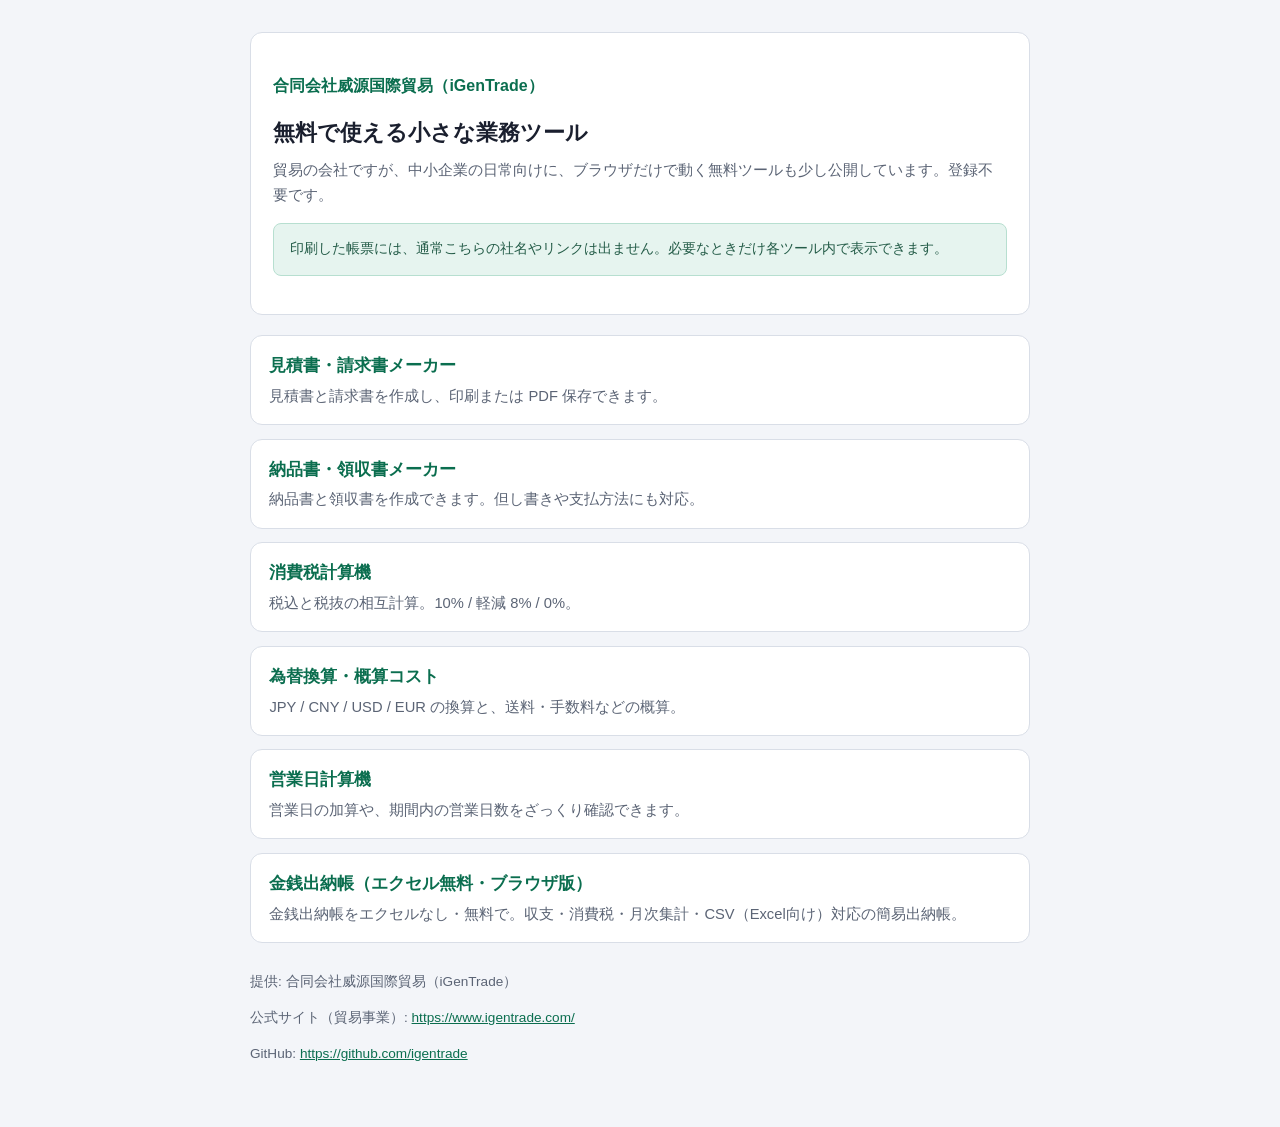
==== index.html @ 6d05c1a6 "Highlight 金銭出納帳 エクセル 無料 on tools hub card." ====
<!DOCTYPE html>
<html lang="ja">
<head>
  <meta charset="UTF-8" />
  <meta name="viewport" content="width=device-width, initial-scale=1" />
  <title>無料ツール一覧 | 合同会社威源国際貿易（iGenTrade）</title>
  <meta name="description" content="合同会社威源国際貿易（iGenTrade）が公開している、中小企業向けの無料ブラウザツール一覧。見積書・請求書、納品書・領収書、消費税、為替、営業日。" />
  <meta name="keywords" content="合同会社威源国際貿易,威源国際貿易,iGenTrade,無料ツール,金銭出納帳,金銭出納帳 エクセル 無料,見積書,請求書,納品書,領収書,消費税,為替,営業日" />
  <style>
    :root {
      --ink: #1a1f2e;
      --muted: #5b6475;
      --line: #d9dee7;
      --bg: #f3f5f9;
      --card: #fff;
      --accent: #0b6e4f;
    }
    * { box-sizing: border-box; }
    body {
      margin: 0;
      font-family: "Hiragino Sans", "Noto Sans JP", "Yu Gothic UI", sans-serif;
      color: var(--ink);
      background: var(--bg);
      line-height: 1.65;
    }
    .wrap { max-width: 820px; margin: 0 auto; padding: 2rem 1.25rem 3rem; }
    header {
      background: var(--card);
      border: 1px solid var(--line);
      border-radius: 12px;
      padding: 1.5rem 1.4rem;
      margin-bottom: 1.25rem;
    }
    h1 { margin: 0 0 .35rem; font-size: 1.35rem; }
    .legal { color: var(--accent); font-weight: 700; }
    .sub { margin: 0; color: var(--muted); font-size: .95rem; }
    .note {
      margin-top: 1rem;
      padding: .85rem 1rem;
      background: #e6f4ef;
      border: 1px solid #b7dfd0;
      border-radius: 8px;
      font-size: .9rem;
      color: #245c48;
    }
    .grid { display: grid; gap: .85rem; }
    a.card {
      display: block;
      text-decoration: none;
      color: inherit;
      background: var(--card);
      border: 1px solid var(--line);
      border-radius: 12px;
      padding: 1rem 1.15rem;
      transition: border-color .15s, box-shadow .15s;
    }
    a.card:hover {
      border-color: #9ecfbe;
      box-shadow: 0 6px 18px rgba(26,31,46,.06);
    }
    a.card h2 { margin: 0 0 .25rem; font-size: 1.05rem; color: var(--accent); }
    a.card p { margin: 0; color: var(--muted); font-size: .92rem; }
    footer {
      margin-top: 1.75rem;
      color: var(--muted);
      font-size: .85rem;
    }
    footer a { color: var(--accent); }
  </style>
</head>
<body>
  <div class="wrap">
    <header>
      <p class="legal">合同会社威源国際貿易（iGenTrade）</p>
      <h1>無料で使える小さな業務ツール</h1>
      <p class="sub">貿易の会社ですが、中小企業の日常向けに、ブラウザだけで動く無料ツールも少し公開しています。登録不要です。</p>
      <p class="note">印刷した帳票には、通常こちらの社名やリンクは出ません。必要なときだけ各ツール内で表示できます。</p>
    </header>

    <div class="grid">
      <a class="card" href="https://igentrade.github.io/igentrade-seikyu/">
        <h2>見積書・請求書メーカー</h2>
        <p>見積書と請求書を作成し、印刷または PDF 保存できます。</p>
      </a>
      <a class="card" href="https://igentrade.github.io/igentrade-nohin-ryoshu/">
        <h2>納品書・領収書メーカー</h2>
        <p>納品書と領収書を作成できます。但し書きや支払方法にも対応。</p>
      </a>
      <a class="card" href="https://igentrade.github.io/igentrade-shohizei/">
        <h2>消費税計算機</h2>
        <p>税込と税抜の相互計算。10% / 軽減 8% / 0%。</p>
      </a>
      <a class="card" href="https://igentrade.github.io/igentrade-kawase/">
        <h2>為替換算・概算コスト</h2>
        <p>JPY / CNY / USD / EUR の換算と、送料・手数料などの概算。</p>
      </a>
      <a class="card" href="https://igentrade.github.io/igentrade-eigyobi/">
        <h2>営業日計算機</h2>
        <p>営業日の加算や、期間内の営業日数をざっくり確認できます。</p>
      </a>
      <a class="card" href="https://igentrade.github.io/igentrade-suitoubo/">
        <h2>金銭出納帳（エクセル無料・ブラウザ版）</h2>
        <p>金銭出納帳をエクセルなし・無料で。収支・消費税・月次集計・CSV（Excel向け）対応の簡易出納帳。</p>
      </a>
    </div>

    <footer>
      <p>提供: 合同会社威源国際貿易（iGenTrade）</p>
      <p>公式サイト（貿易事業）: <a href="https://www.igentrade.com/">https://www.igentrade.com/</a></p>
      <p>GitHub: <a href="https://github.com/igentrade">https://github.com/igentrade</a></p>
    </footer>
  </div>
</body>
</html>
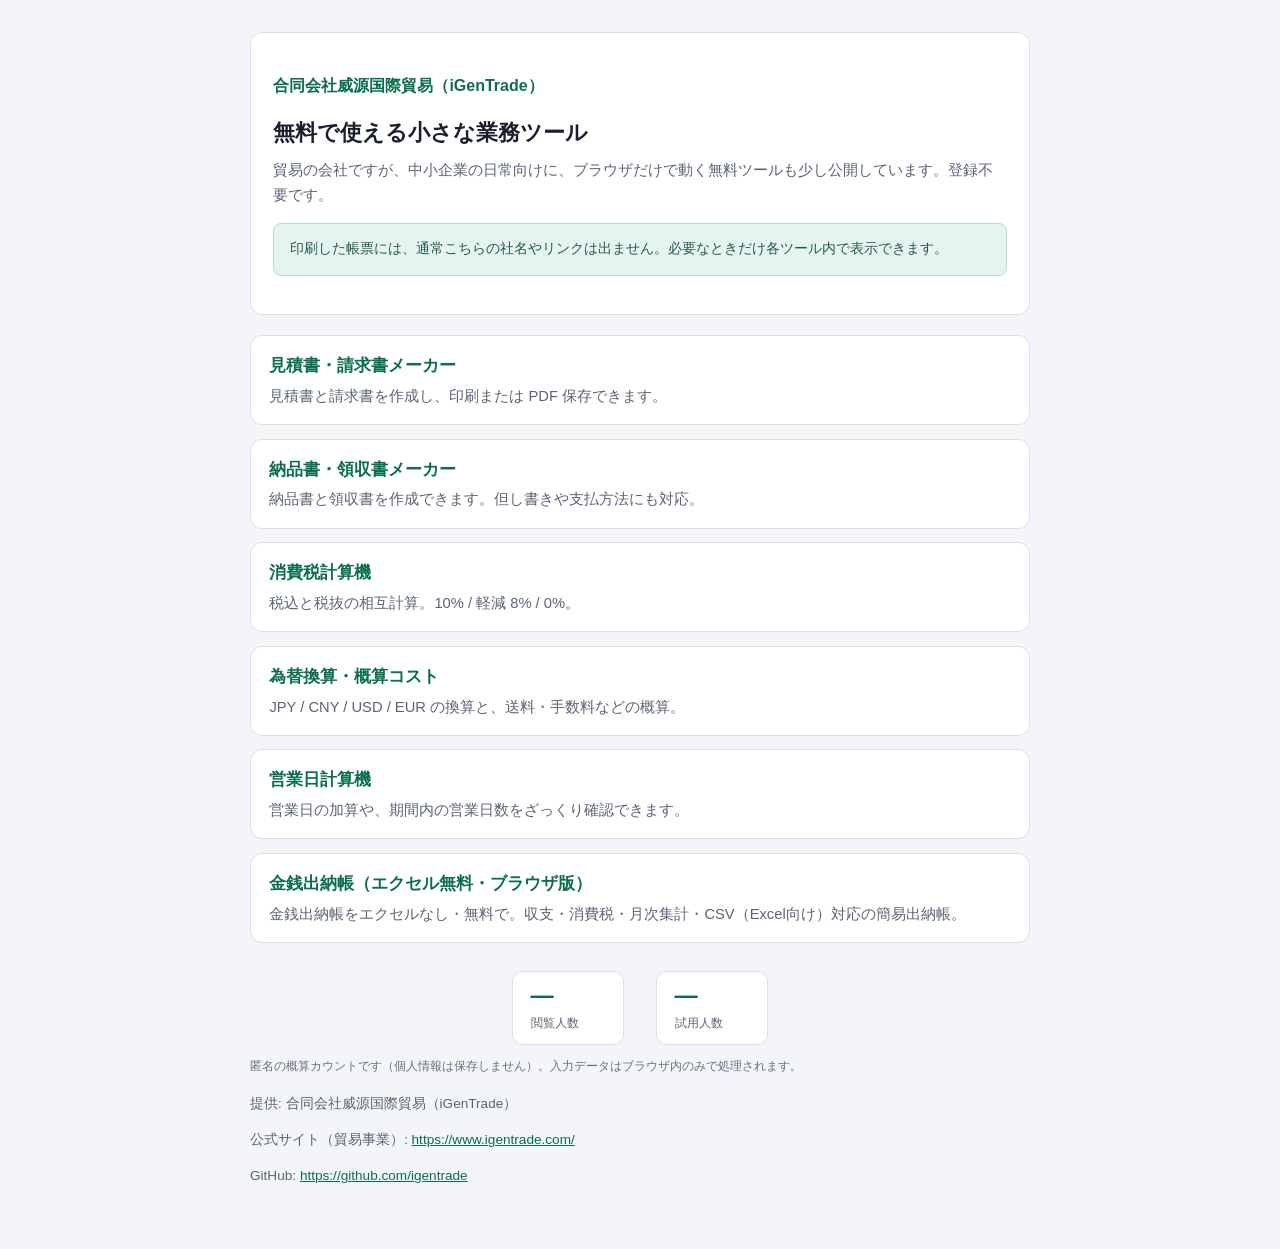
==== commit 9f29d52e: "Add anonymous view/try counters to the site footer." ====
--- a/index.html
+++ b/index.html
@@ -66,6 +66,40 @@
       font-size: .85rem;
     }
     footer a { color: var(--accent); }
+
+    .usage-stats {
+      display: flex;
+      justify-content: center;
+      gap: 2rem;
+      margin: 0 auto 0.75rem;
+      flex-wrap: wrap;
+    }
+    .usage-stat {
+      min-width: 7rem;
+      padding: 0.65rem 1.1rem;
+      border: 1px solid var(--border, #d8e0e8);
+      border-radius: 10px;
+      background: #fff;
+    }
+    .usage-num {
+      display: block;
+      font-size: 1.45rem;
+      font-weight: 700;
+      color: var(--accent, #0d7377);
+      line-height: 1.2;
+      font-variant-numeric: tabular-nums;
+    }
+    .usage-label {
+      display: block;
+      margin-top: 0.2rem;
+      font-size: 0.78rem;
+      color: var(--muted, #667);
+    }
+    .usage-note {
+      font-size: 0.75rem;
+      opacity: 0.9;
+      margin: 0 0 1rem;
+    }
   </style>
 </head>
 <body>
@@ -104,11 +138,38 @@
       </a>
     </div>
 
-    <footer>
+    <footer class="site-foot">
+    <div class="usage-stats" id="usageStats" aria-label="利用統計"
+      data-stat-ns="igentrade"
+      data-stat-views="tools-views"
+      data-stat-tries="tools-tries">
+      <div class="usage-stat">
+        <span class="usage-num" id="statViews">—</span>
+        <span class="usage-label">閲覧人数</span>
+      </div>
+      <div class="usage-stat">
+        <span class="usage-num" id="statTries">—</span>
+        <span class="usage-label">試用人数</span>
+      </div>
+    </div>
+    <p class="usage-note">匿名の概算カウントです（個人情報は保存しません）。入力データはブラウザ内のみで処理されます。</p>
       <p>提供: 合同会社威源国際貿易（iGenTrade）</p>
       <p>公式サイト（貿易事業）: <a href="https://www.igentrade.com/">https://www.igentrade.com/</a></p>
       <p>GitHub: <a href="https://github.com/igentrade">https://github.com/igentrade</a></p>
     </footer>
   </div>
+
+  <script src="stats.js"></script>
+  <script>
+    (function () {
+      document.querySelectorAll("a.card").forEach(function (link) {
+        link.addEventListener("click", function () {
+          if (typeof window.iGenTradeRecordTry === "function") {
+            window.iGenTradeRecordTry();
+          }
+        });
+      });
+    })();
+  </script>
 </body>
 </html>
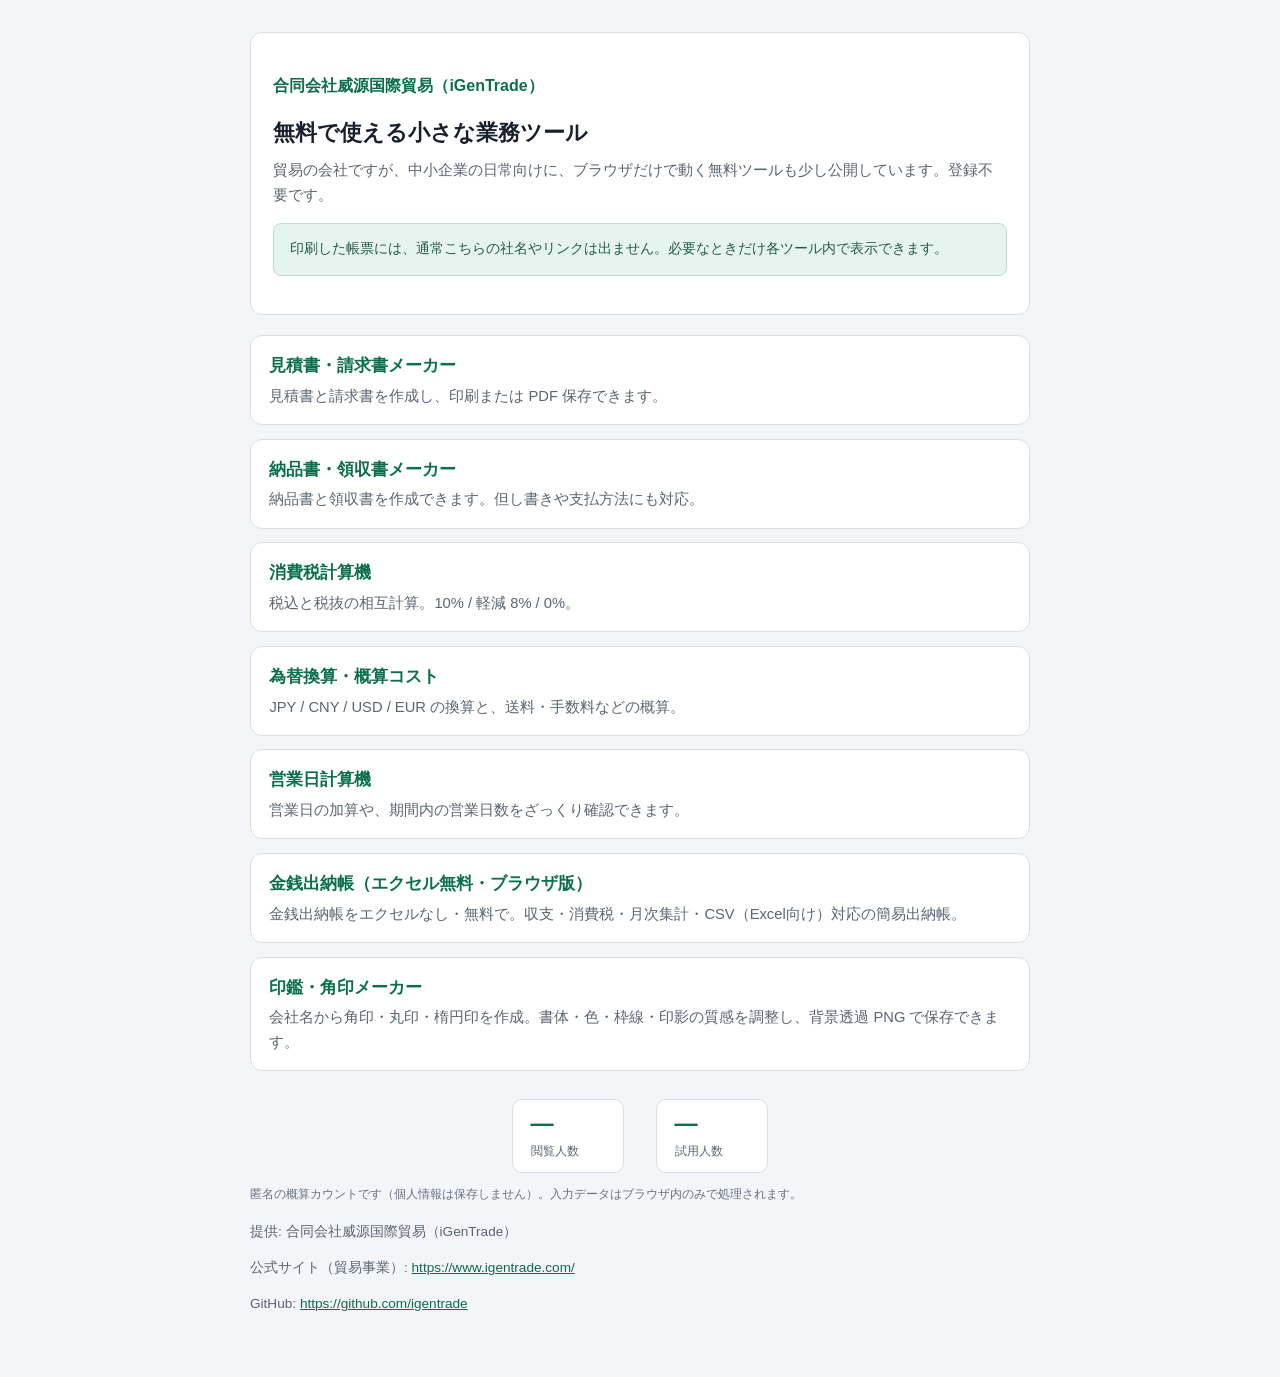
==== commit 335f75a9: "Unify hanko iGenTrade branding and add tool directory entry" ====
--- a/index.html
+++ b/index.html
@@ -4,7 +4,7 @@
   <meta charset="UTF-8" />
   <meta name="viewport" content="width=device-width, initial-scale=1" />
   <title>無料ツール一覧 | 合同会社威源国際貿易（iGenTrade）</title>
-  <meta name="description" content="合同会社威源国際貿易（iGenTrade）が公開している、中小企業向けの無料ブラウザツール一覧。見積書・請求書、納品書・領収書、消費税、為替、営業日。" />
+  <meta name="description" content="合同会社威源国際貿易（iGenTrade）が公開している、中小企業向けの無料ブラウザツール一覧。見積書・請求書、納品書・領収書、消費税、為替、営業日、印鑑・角印。" />
   <meta name="keywords" content="合同会社威源国際貿易,威源国際貿易,iGenTrade,無料ツール,金銭出納帳,金銭出納帳 エクセル 無料,見積書,請求書,納品書,領収書,消費税,為替,営業日" />
   <style>
     :root {
@@ -136,6 +136,10 @@
         <h2>金銭出納帳（エクセル無料・ブラウザ版）</h2>
         <p>金銭出納帳をエクセルなし・無料で。収支・消費税・月次集計・CSV（Excel向け）対応の簡易出納帳。</p>
       </a>
+      <a class="card" href="https://igentrade.github.io/igentrade-tools/hanko/">
+        <h2>印鑑・角印メーカー</h2>
+        <p>会社名から角印・丸印・楕円印を作成。書体・色・枠線・印影の質感を調整し、背景透過 PNG で保存できます。</p>
+      </a>
     </div>
 
     <footer class="site-foot">
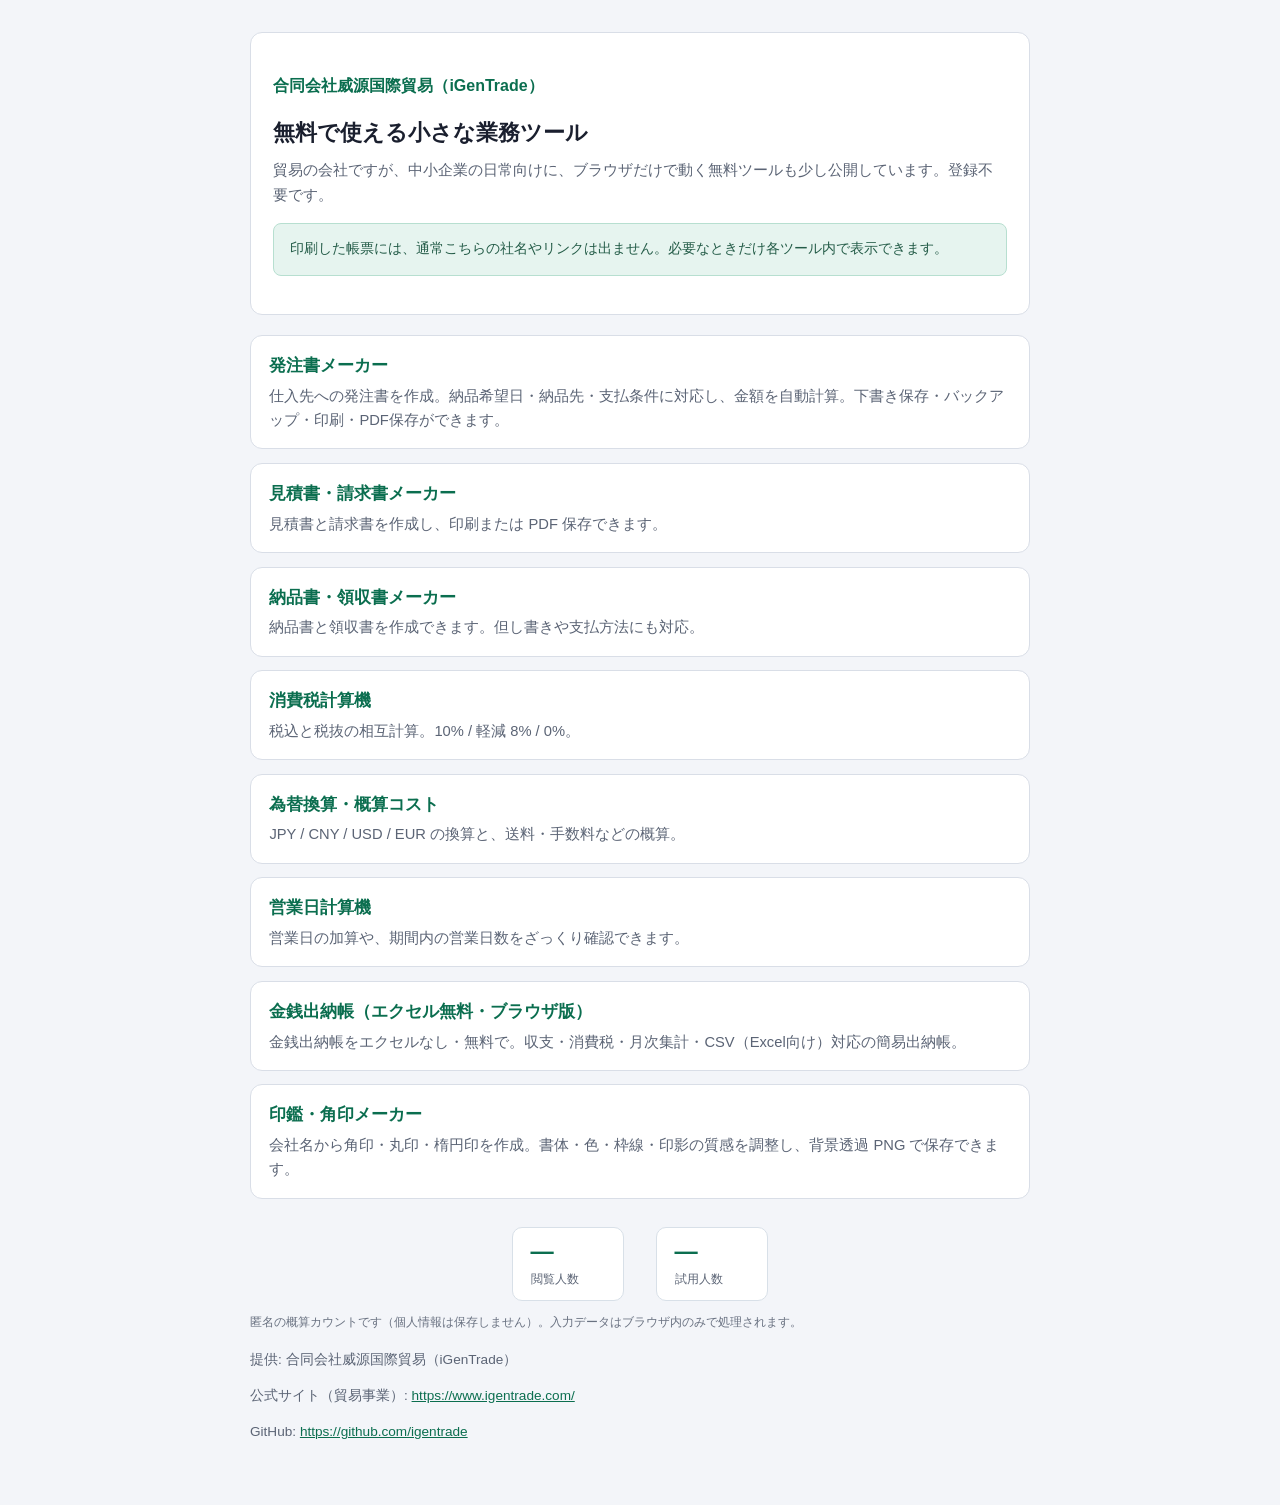
==== commit 447e5aff: "Add Japanese purchase order maker and link it from tool directory" ====
--- a/index.html
+++ b/index.html
@@ -4,7 +4,7 @@
   <meta charset="UTF-8" />
   <meta name="viewport" content="width=device-width, initial-scale=1" />
   <title>無料ツール一覧 | 合同会社威源国際貿易（iGenTrade）</title>
-  <meta name="description" content="合同会社威源国際貿易（iGenTrade）が公開している、中小企業向けの無料ブラウザツール一覧。見積書・請求書、納品書・領収書、消費税、為替、営業日、印鑑・角印。" />
+  <meta name="description" content="合同会社威源国際貿易（iGenTrade）が公開している、中小企業向けの無料ブラウザツール一覧。発注書、見積書・請求書、納品書・領収書、消費税、為替、営業日、印鑑・角印。" />
   <meta name="keywords" content="合同会社威源国際貿易,威源国際貿易,iGenTrade,無料ツール,金銭出納帳,金銭出納帳 エクセル 無料,見積書,請求書,納品書,領収書,消費税,為替,営業日" />
   <style>
     :root {
@@ -112,6 +112,10 @@
     </header>
 
     <div class="grid">
+      <a class="card" href="https://igentrade.github.io/igentrade-tools/hatchu/">
+        <h2>発注書メーカー</h2>
+        <p>仕入先への発注書を作成。納品希望日・納品先・支払条件に対応し、金額を自動計算。下書き保存・バックアップ・印刷・PDF保存ができます。</p>
+      </a>
       <a class="card" href="https://igentrade.github.io/igentrade-seikyu/">
         <h2>見積書・請求書メーカー</h2>
         <p>見積書と請求書を作成し、印刷または PDF 保存できます。</p>
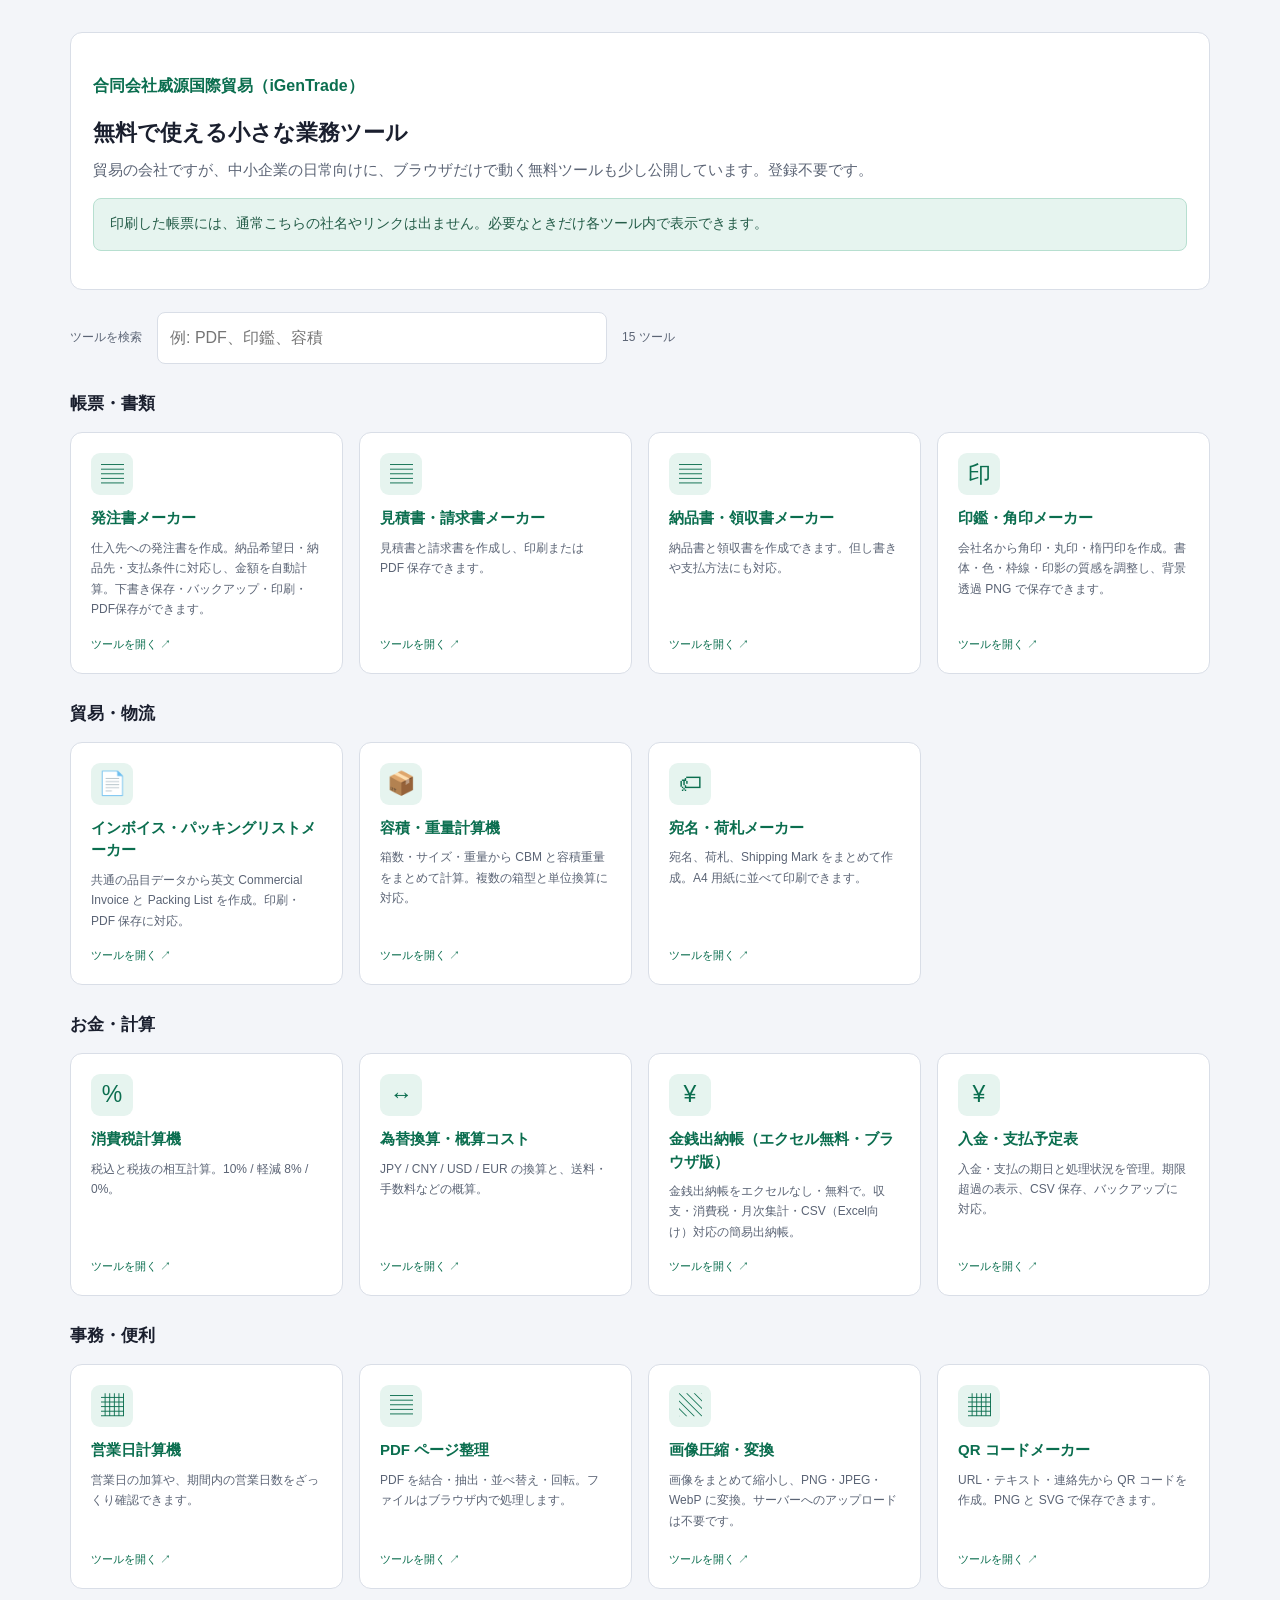
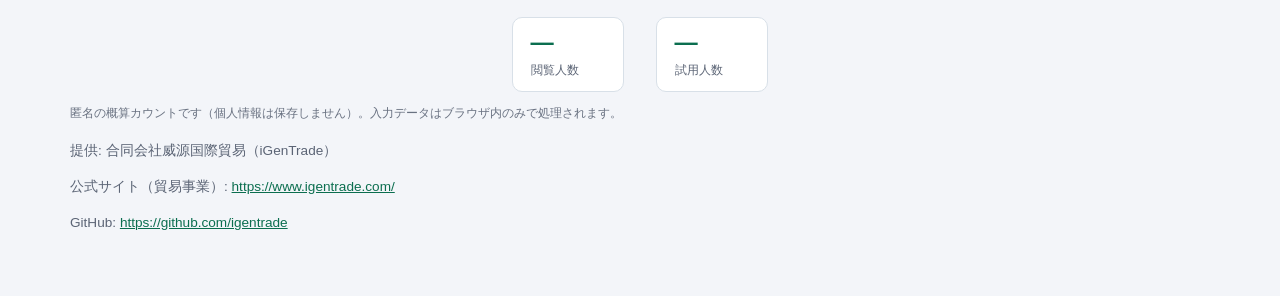
==== commit 11a83603: "Add seven browser tools and reorganize directory into searchable card grid" ====
--- a/index.html
+++ b/index.html
@@ -100,7 +100,7 @@
       opacity: 0.9;
       margin: 0 0 1rem;
     }
-  </style>
+  .wrap{max-width:1180px}.grid{grid-template-columns:repeat(4,minmax(0,1fr));gap:16px}a.card{display:flex;flex-direction:column;min-height:225px;padding:20px}a.card h3{font-size:15px;color:var(--accent);line-height:1.5;margin:12px 0 8px}a.card p{font-size:12px;line-height:1.7}.tool-icon{display:grid;place-items:center;background:#e6f4ef;color:var(--accent);width:42px;height:42px;border-radius:9px;font-size:23px}.open-label{font-size:11px;color:var(--accent);margin-top:auto;padding-top:15px}.group-title{font-size:17px;margin:26px 0 14px}.directory-filter{display:flex;align-items:center;gap:15px;margin:22px 0}.directory-filter input{flex:1;max-width:450px;border:1px solid var(--line);padding:12px;border-radius:8px;font:inherit}.directory-filter label,.directory-filter span{font-size:12px;color:var(--muted)}[hidden]{display:none!important}a.card:focus-visible{outline:2px solid var(--accent);outline-offset:3px}@media(max-width:1000px){.grid{grid-template-columns:repeat(3,minmax(0,1fr))}}@media(max-width:720px){.grid{grid-template-columns:repeat(2,minmax(0,1fr))}.wrap{padding:20px 14px}a.card{padding:15px;min-height:215px}.directory-filter label{display:none}}@media(max-width:360px){.grid{grid-template-columns:1fr}} </style>
 </head>
 <body>
   <div class="wrap">
@@ -111,41 +111,22 @@
       <p class="note">印刷した帳票には、通常こちらの社名やリンクは出ません。必要なときだけ各ツール内で表示できます。</p>
     </header>
 
-    <div class="grid">
-      <a class="card" href="https://igentrade.github.io/igentrade-tools/hatchu/">
-        <h2>発注書メーカー</h2>
-        <p>仕入先への発注書を作成。納品希望日・納品先・支払条件に対応し、金額を自動計算。下書き保存・バックアップ・印刷・PDF保存ができます。</p>
-      </a>
-      <a class="card" href="https://igentrade.github.io/igentrade-seikyu/">
-        <h2>見積書・請求書メーカー</h2>
-        <p>見積書と請求書を作成し、印刷または PDF 保存できます。</p>
-      </a>
-      <a class="card" href="https://igentrade.github.io/igentrade-nohin-ryoshu/">
-        <h2>納品書・領収書メーカー</h2>
-        <p>納品書と領収書を作成できます。但し書きや支払方法にも対応。</p>
-      </a>
-      <a class="card" href="https://igentrade.github.io/igentrade-shohizei/">
-        <h2>消費税計算機</h2>
-        <p>税込と税抜の相互計算。10% / 軽減 8% / 0%。</p>
-      </a>
-      <a class="card" href="https://igentrade.github.io/igentrade-kawase/">
-        <h2>為替換算・概算コスト</h2>
-        <p>JPY / CNY / USD / EUR の換算と、送料・手数料などの概算。</p>
-      </a>
-      <a class="card" href="https://igentrade.github.io/igentrade-eigyobi/">
-        <h2>営業日計算機</h2>
-        <p>営業日の加算や、期間内の営業日数をざっくり確認できます。</p>
-      </a>
-      <a class="card" href="https://igentrade.github.io/igentrade-suitoubo/">
-        <h2>金銭出納帳（エクセル無料・ブラウザ版）</h2>
-        <p>金銭出納帳をエクセルなし・無料で。収支・消費税・月次集計・CSV（Excel向け）対応の簡易出納帳。</p>
-      </a>
-      <a class="card" href="https://igentrade.github.io/igentrade-tools/hanko/">
-        <h2>印鑑・角印メーカー</h2>
-        <p>会社名から角印・丸印・楕円印を作成。書体・色・枠線・印影の質感を調整し、背景透過 PNG で保存できます。</p>
-      </a>
-    </div>
-
+    <section class="directory-filter"><label for="toolSearch">ツールを検索</label><input id="toolSearch" type="search" placeholder="例: PDF、印鑑、容積"><span id="toolCount">15 ツール</span></section><p id="noTools" hidden>該当するツールがありません。</p>
+<section class="tool-group"><h2 class="group-title">帳票・書類</h2><div class="grid"><a class="card" href="https://igentrade.github.io/igentrade-tools/hatchu/" data-category="帳票・書類"><span class="tool-icon" aria-hidden="true">▤</span><h3>発注書メーカー</h3><p>仕入先への発注書を作成。納品希望日・納品先・支払条件に対応し、金額を自動計算。下書き保存・バックアップ・印刷・PDF保存ができます。</p><span class="open-label">ツールを開く ↗</span></a>
+<a class="card" href="https://igentrade.github.io/igentrade-seikyu/" data-category="帳票・書類"><span class="tool-icon" aria-hidden="true">▤</span><h3>見積書・請求書メーカー</h3><p>見積書と請求書を作成し、印刷または PDF 保存できます。</p><span class="open-label">ツールを開く ↗</span></a>
+<a class="card" href="https://igentrade.github.io/igentrade-nohin-ryoshu/" data-category="帳票・書類"><span class="tool-icon" aria-hidden="true">▤</span><h3>納品書・領収書メーカー</h3><p>納品書と領収書を作成できます。但し書きや支払方法にも対応。</p><span class="open-label">ツールを開く ↗</span></a>
+<a class="card" href="https://igentrade.github.io/igentrade-tools/hanko/" data-category="帳票・書類"><span class="tool-icon" aria-hidden="true">印</span><h3>印鑑・角印メーカー</h3><p>会社名から角印・丸印・楕円印を作成。書体・色・枠線・印影の質感を調整し、背景透過 PNG で保存できます。</p><span class="open-label">ツールを開く ↗</span></a></div></section>
+<section class="tool-group"><h2 class="group-title">貿易・物流</h2><div class="grid"><a class="card" href="https://igentrade.github.io/igentrade-tools/trade/" data-category="貿易・物流"><span class="tool-icon" aria-hidden="true">📄</span><h3>インボイス・パッキングリストメーカー</h3><p>共通の品目データから英文 Commercial Invoice と Packing List を作成。印刷・PDF 保存に対応。</p><span class="open-label">ツールを開く ↗</span></a>
+<a class="card" href="https://igentrade.github.io/igentrade-tools/volume/" data-category="貿易・物流"><span class="tool-icon" aria-hidden="true">📦</span><h3>容積・重量計算機</h3><p>箱数・サイズ・重量から CBM と容積重量をまとめて計算。複数の箱型と単位換算に対応。</p><span class="open-label">ツールを開く ↗</span></a>
+<a class="card" href="https://igentrade.github.io/igentrade-tools/labels/" data-category="貿易・物流"><span class="tool-icon" aria-hidden="true">🏷</span><h3>宛名・荷札メーカー</h3><p>宛名、荷札、Shipping Mark をまとめて作成。A4 用紙に並べて印刷できます。</p><span class="open-label">ツールを開く ↗</span></a></div></section>
+<section class="tool-group"><h2 class="group-title">お金・計算</h2><div class="grid"><a class="card" href="https://igentrade.github.io/igentrade-shohizei/" data-category="お金・計算"><span class="tool-icon" aria-hidden="true">%</span><h3>消費税計算機</h3><p>税込と税抜の相互計算。10% / 軽減 8% / 0%。</p><span class="open-label">ツールを開く ↗</span></a>
+<a class="card" href="https://igentrade.github.io/igentrade-kawase/" data-category="お金・計算"><span class="tool-icon" aria-hidden="true">↔</span><h3>為替換算・概算コスト</h3><p>JPY / CNY / USD / EUR の換算と、送料・手数料などの概算。</p><span class="open-label">ツールを開く ↗</span></a>
+<a class="card" href="https://igentrade.github.io/igentrade-suitoubo/" data-category="お金・計算"><span class="tool-icon" aria-hidden="true">¥</span><h3>金銭出納帳（エクセル無料・ブラウザ版）</h3><p>金銭出納帳をエクセルなし・無料で。収支・消費税・月次集計・CSV（Excel向け）対応の簡易出納帳。</p><span class="open-label">ツールを開く ↗</span></a>
+<a class="card" href="https://igentrade.github.io/igentrade-tools/payments/" data-category="お金・計算"><span class="tool-icon" aria-hidden="true">¥</span><h3>入金・支払予定表</h3><p>入金・支払の期日と処理状況を管理。期限超過の表示、CSV 保存、バックアップに対応。</p><span class="open-label">ツールを開く ↗</span></a></div></section>
+<section class="tool-group"><h2 class="group-title">事務・便利</h2><div class="grid"><a class="card" href="https://igentrade.github.io/igentrade-eigyobi/" data-category="事務・便利"><span class="tool-icon" aria-hidden="true">▦</span><h3>営業日計算機</h3><p>営業日の加算や、期間内の営業日数をざっくり確認できます。</p><span class="open-label">ツールを開く ↗</span></a>
+<a class="card" href="https://igentrade.github.io/igentrade-tools/pdf/" data-category="事務・便利"><span class="tool-icon" aria-hidden="true">▤</span><h3>PDF ページ整理</h3><p>PDF を結合・抽出・並べ替え・回転。ファイルはブラウザ内で処理します。</p><span class="open-label">ツールを開く ↗</span></a>
+<a class="card" href="https://igentrade.github.io/igentrade-tools/images/" data-category="事務・便利"><span class="tool-icon" aria-hidden="true">▧</span><h3>画像圧縮・変換</h3><p>画像をまとめて縮小し、PNG・JPEG・WebP に変換。サーバーへのアップロードは不要です。</p><span class="open-label">ツールを開く ↗</span></a>
+<a class="card" href="https://igentrade.github.io/igentrade-tools/qr/" data-category="事務・便利"><span class="tool-icon" aria-hidden="true">▦</span><h3>QR コードメーカー</h3><p>URL・テキスト・連絡先から QR コードを作成。PNG と SVG で保存できます。</p><span class="open-label">ツールを開く ↗</span></a></div></section>
     <footer class="site-foot">
     <div class="usage-stats" id="usageStats" aria-label="利用統計"
       data-stat-ns="igentrade"
@@ -177,7 +158,9 @@
           }
         });
       });
+      const search=document.getElementById("toolSearch");search.addEventListener("input",function(){const q=search.value.toLowerCase().trim();let n=0;document.querySelectorAll("a.card").forEach(function(card){card.hidden=!card.textContent.toLowerCase().includes(q);if(!card.hidden)n++;});document.querySelectorAll(".tool-group").forEach(function(group){group.hidden=![...group.querySelectorAll("a.card")].some(function(c){return !c.hidden;});});document.getElementById("toolCount").textContent=n+" ツール";document.getElementById("noTools").hidden=n!==0;});
     })();
   </script>
 </body>
 </html>
+
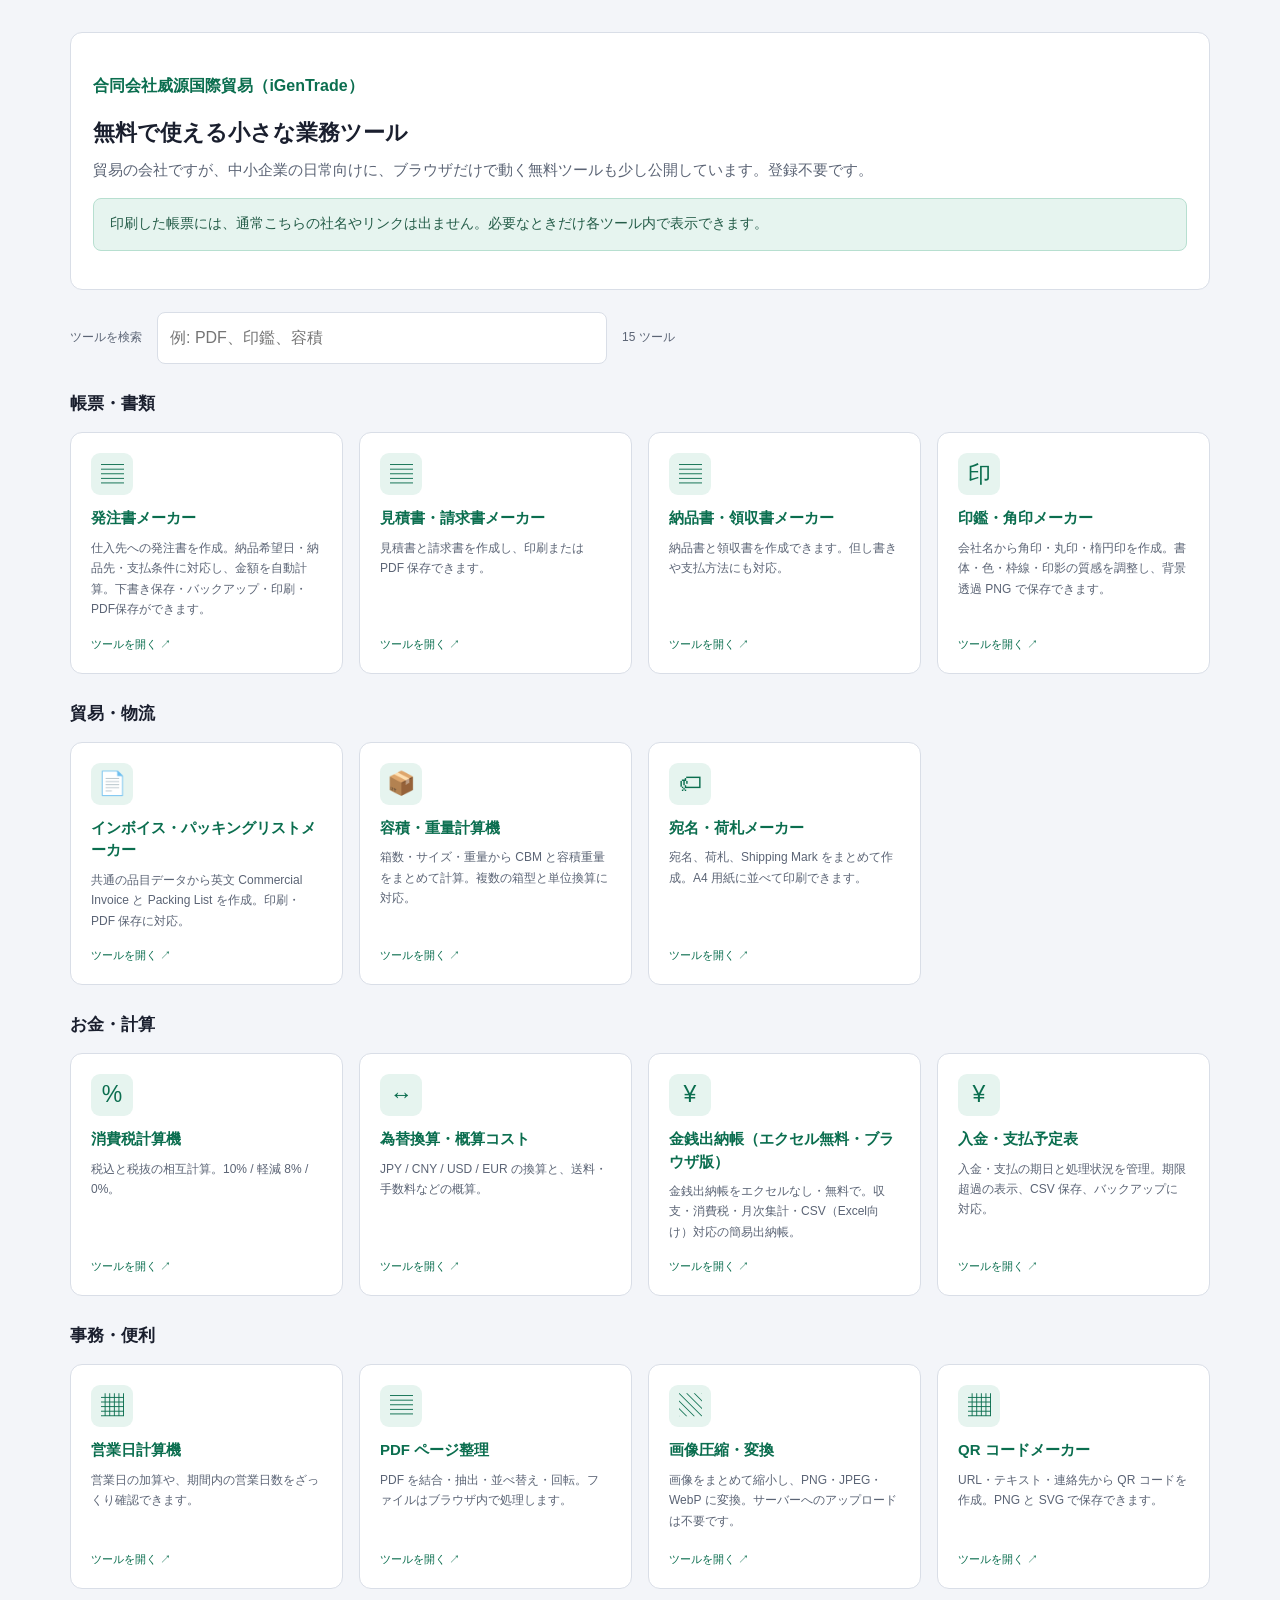
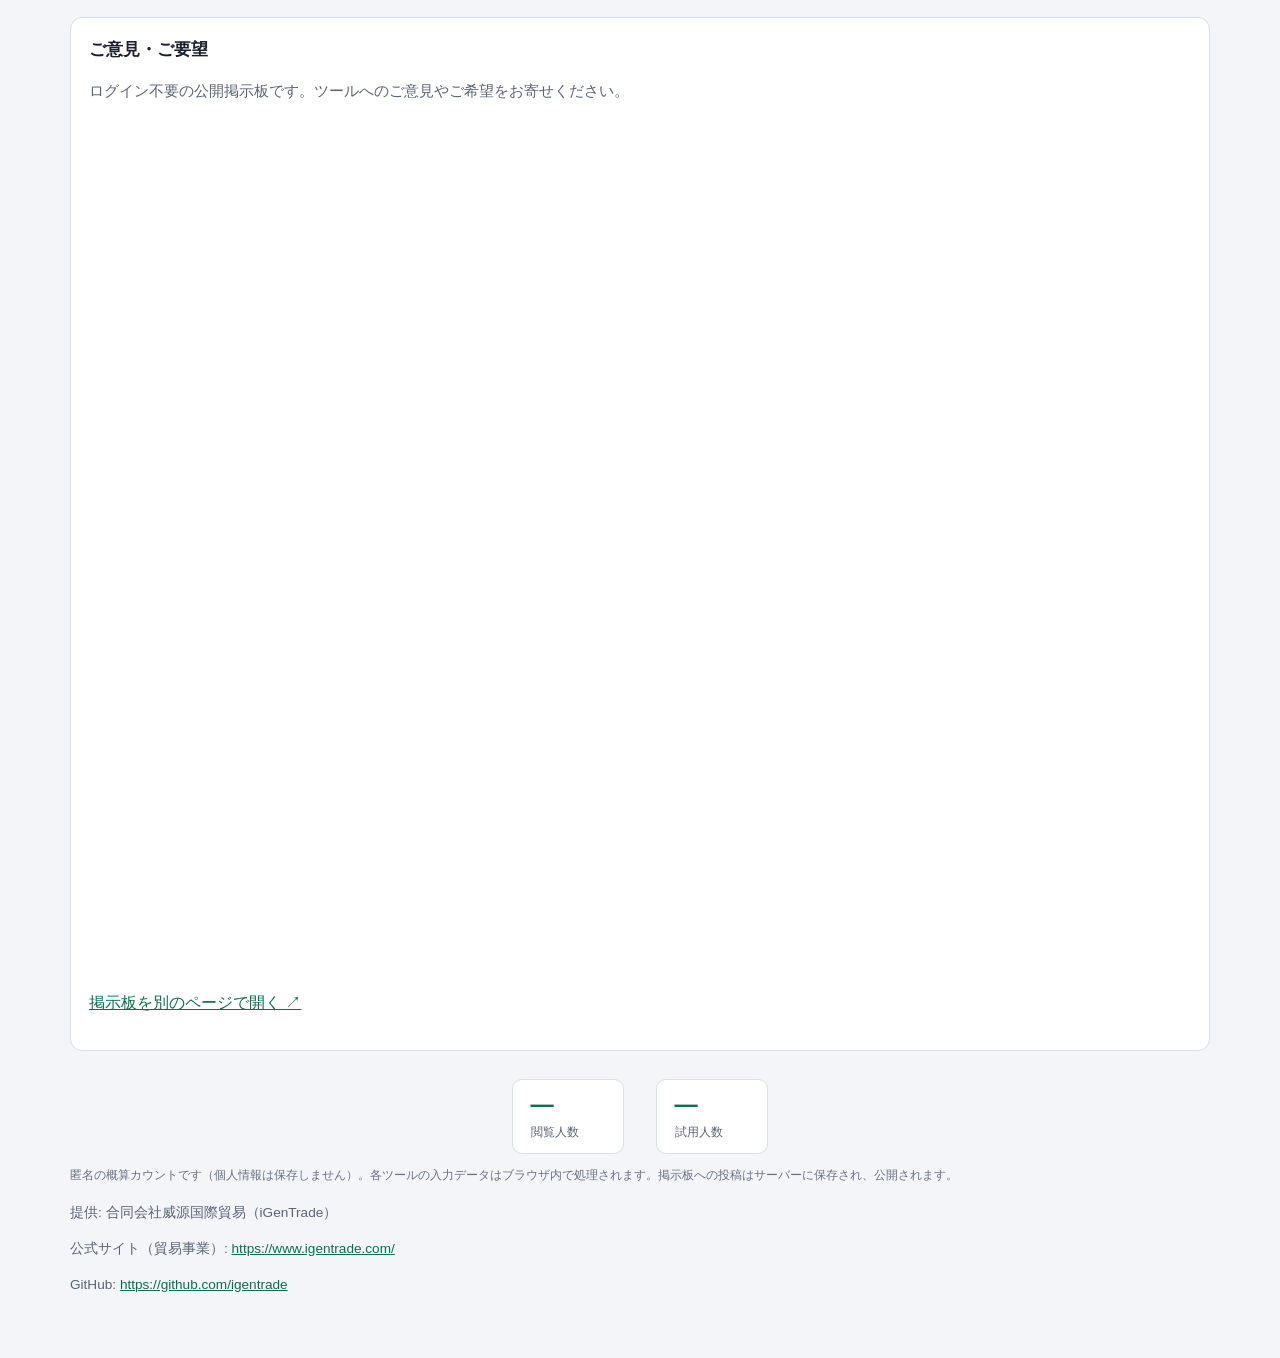
==== commit c4d9be3a: "Add public anonymous feedback board to tool directory" ====
--- a/index.html
+++ b/index.html
@@ -127,7 +127,8 @@
 <a class="card" href="https://igentrade.github.io/igentrade-tools/pdf/" data-category="事務・便利"><span class="tool-icon" aria-hidden="true">▤</span><h3>PDF ページ整理</h3><p>PDF を結合・抽出・並べ替え・回転。ファイルはブラウザ内で処理します。</p><span class="open-label">ツールを開く ↗</span></a>
 <a class="card" href="https://igentrade.github.io/igentrade-tools/images/" data-category="事務・便利"><span class="tool-icon" aria-hidden="true">▧</span><h3>画像圧縮・変換</h3><p>画像をまとめて縮小し、PNG・JPEG・WebP に変換。サーバーへのアップロードは不要です。</p><span class="open-label">ツールを開く ↗</span></a>
 <a class="card" href="https://igentrade.github.io/igentrade-tools/qr/" data-category="事務・便利"><span class="tool-icon" aria-hidden="true">▦</span><h3>QR コードメーカー</h3><p>URL・テキスト・連絡先から QR コードを作成。PNG と SVG で保存できます。</p><span class="open-label">ツールを開く ↗</span></a></div></section>
-    <footer class="site-foot">
+    <section id="feedback" style="margin-top:28px;background:white;border:1px solid var(--line);border-radius:12px;padding:18px"><h2 class="group-title" style="margin-top:0">ご意見・ご要望</h2><p class="sub">ログイン不要の公開掲示板です。ツールへのご意見やご希望をお寄せください。</p><iframe title="ご意見・ご要望掲示板" src="https://igentrade-feedback.stilltetra16.chatgpt.site/" loading="lazy" style="width:100%;height:850px;border:0;margin-top:12px" referrerpolicy="no-referrer"></iframe><p><a href="https://igentrade-feedback.stilltetra16.chatgpt.site/" target="_blank" rel="noopener" style="color:var(--accent)">掲示板を別のページで開く ↗</a></p></section>
+<footer class="site-foot">
     <div class="usage-stats" id="usageStats" aria-label="利用統計"
       data-stat-ns="igentrade"
       data-stat-views="tools-views"
@@ -141,7 +142,7 @@
         <span class="usage-label">試用人数</span>
       </div>
     </div>
-    <p class="usage-note">匿名の概算カウントです（個人情報は保存しません）。入力データはブラウザ内のみで処理されます。</p>
+    <p class="usage-note">匿名の概算カウントです（個人情報は保存しません）。各ツールの入力データはブラウザ内で処理されます。掲示板への投稿はサーバーに保存され、公開されます。</p>
       <p>提供: 合同会社威源国際貿易（iGenTrade）</p>
       <p>公式サイト（貿易事業）: <a href="https://www.igentrade.com/">https://www.igentrade.com/</a></p>
       <p>GitHub: <a href="https://github.com/igentrade">https://github.com/igentrade</a></p>
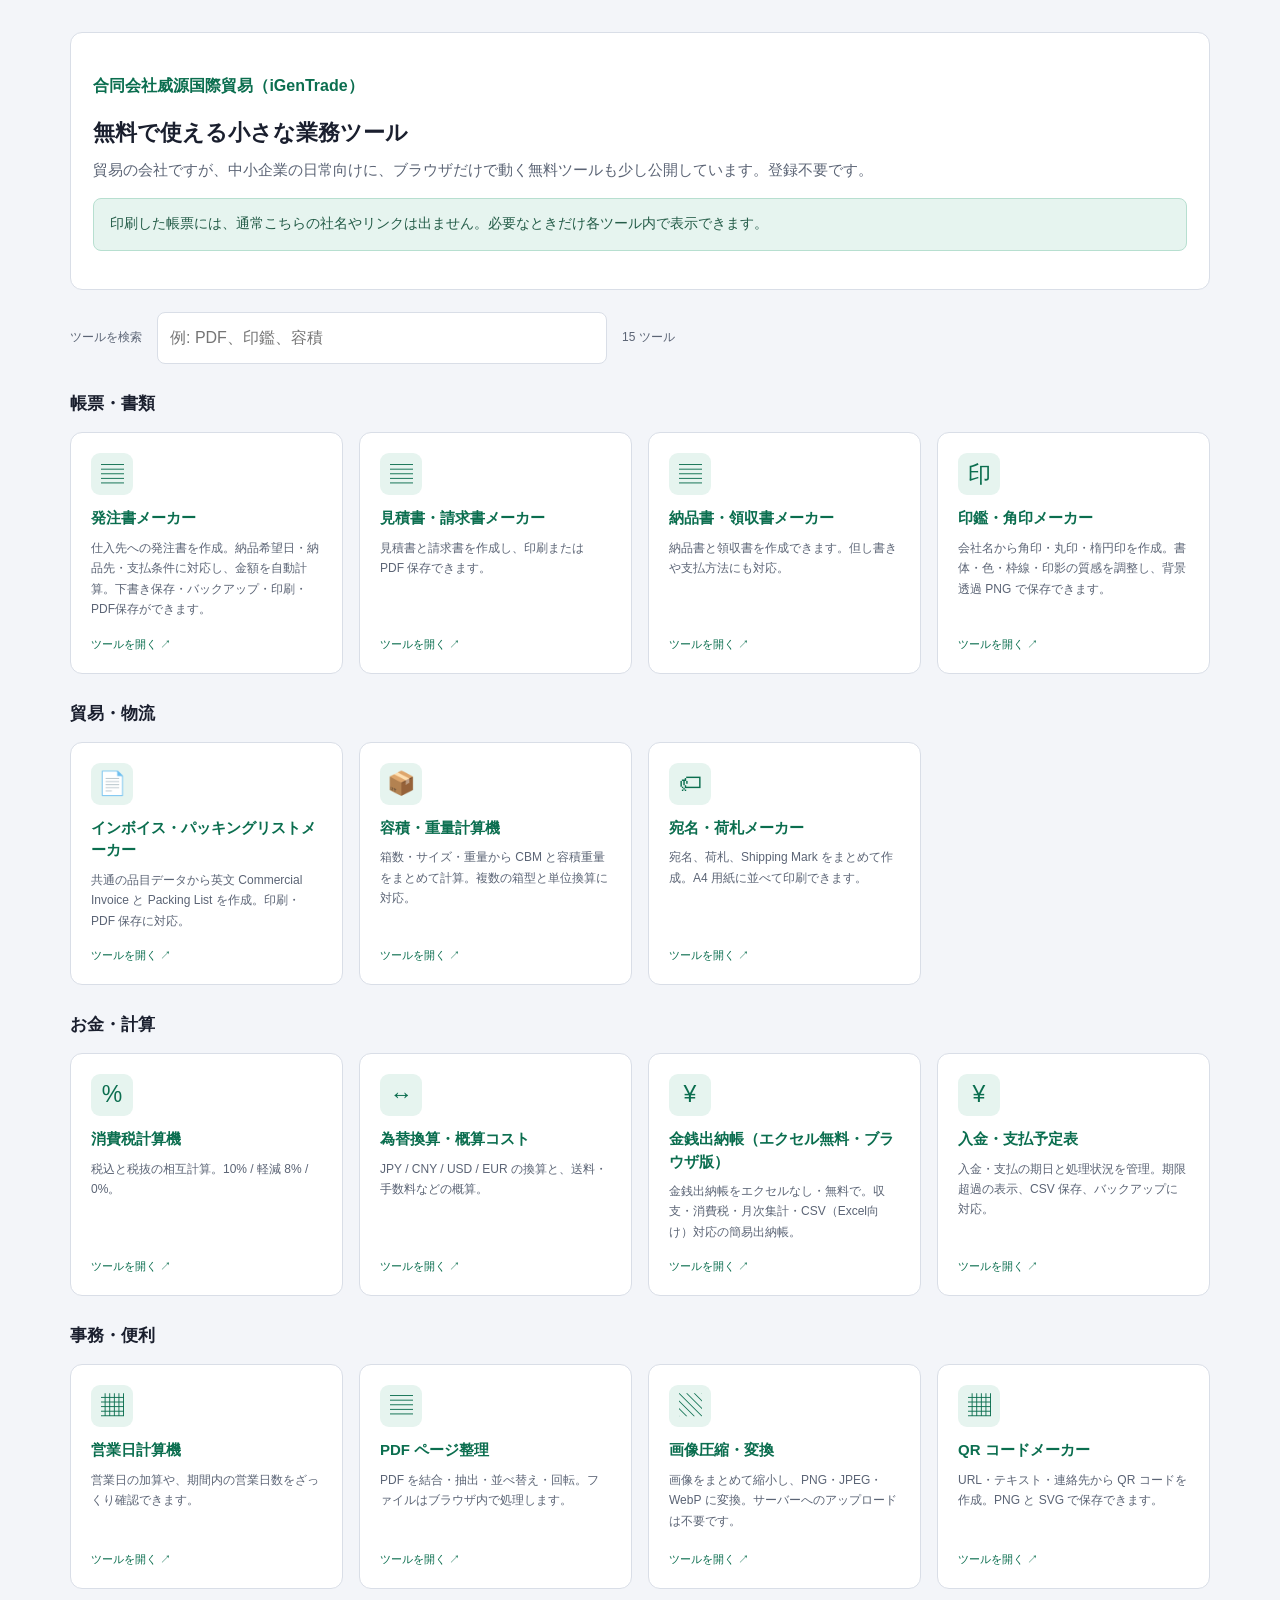
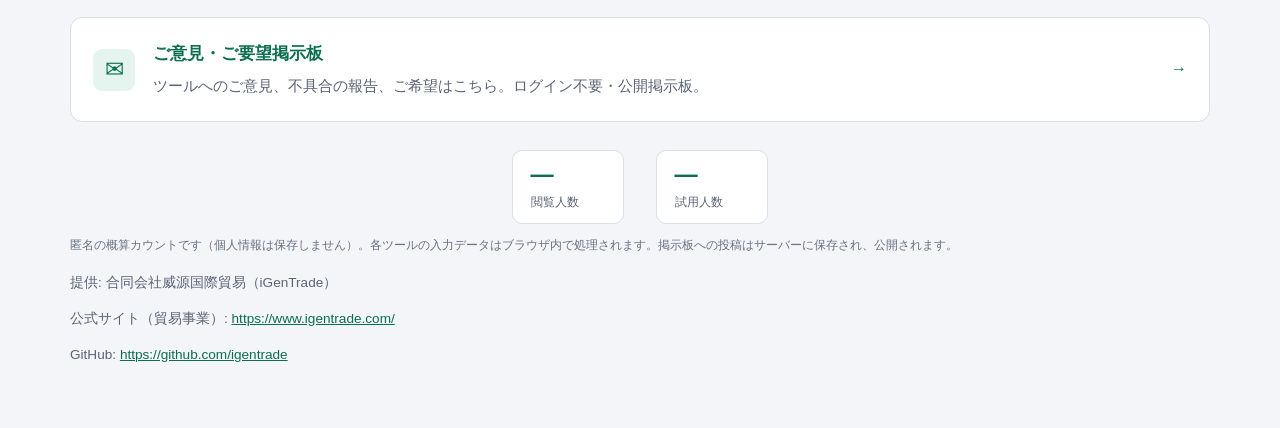
==== commit 92a9cf46: "Move feedback board to dedicated page with directory entry" ====
--- a/index.html
+++ b/index.html
@@ -127,7 +127,7 @@
 <a class="card" href="https://igentrade.github.io/igentrade-tools/pdf/" data-category="事務・便利"><span class="tool-icon" aria-hidden="true">▤</span><h3>PDF ページ整理</h3><p>PDF を結合・抽出・並べ替え・回転。ファイルはブラウザ内で処理します。</p><span class="open-label">ツールを開く ↗</span></a>
 <a class="card" href="https://igentrade.github.io/igentrade-tools/images/" data-category="事務・便利"><span class="tool-icon" aria-hidden="true">▧</span><h3>画像圧縮・変換</h3><p>画像をまとめて縮小し、PNG・JPEG・WebP に変換。サーバーへのアップロードは不要です。</p><span class="open-label">ツールを開く ↗</span></a>
 <a class="card" href="https://igentrade.github.io/igentrade-tools/qr/" data-category="事務・便利"><span class="tool-icon" aria-hidden="true">▦</span><h3>QR コードメーカー</h3><p>URL・テキスト・連絡先から QR コードを作成。PNG と SVG で保存できます。</p><span class="open-label">ツールを開く ↗</span></a></div></section>
-    <section id="feedback" style="margin-top:28px;background:white;border:1px solid var(--line);border-radius:12px;padding:18px"><h2 class="group-title" style="margin-top:0">ご意見・ご要望</h2><p class="sub">ログイン不要の公開掲示板です。ツールへのご意見やご希望をお寄せください。</p><iframe title="ご意見・ご要望掲示板" src="https://igentrade-feedback.stilltetra16.chatgpt.site/" loading="lazy" style="width:100%;height:850px;border:0;margin-top:12px" referrerpolicy="no-referrer"></iframe><p><a href="https://igentrade-feedback.stilltetra16.chatgpt.site/" target="_blank" rel="noopener" style="color:var(--accent)">掲示板を別のページで開く ↗</a></p></section>
+    <section id="feedback" style="margin-top:28px"><a href="feedback/" style="display:flex;align-items:center;gap:18px;padding:22px;background:white;border:1px solid var(--line);border-radius:12px;text-decoration:none;color:inherit"><span class="tool-icon" aria-hidden="true">✉</span><div style="flex:1"><h2 style="font-size:17px;color:var(--accent);margin:0 0 5px">ご意見・ご要望掲示板</h2><p class="sub">ツールへのご意見、不具合の報告、ご希望はこちら。ログイン不要・公開掲示板。</p></div><span style="color:var(--accent)" aria-hidden="true">→</span></a></section>
 <footer class="site-foot">
     <div class="usage-stats" id="usageStats" aria-label="利用統計"
       data-stat-ns="igentrade"
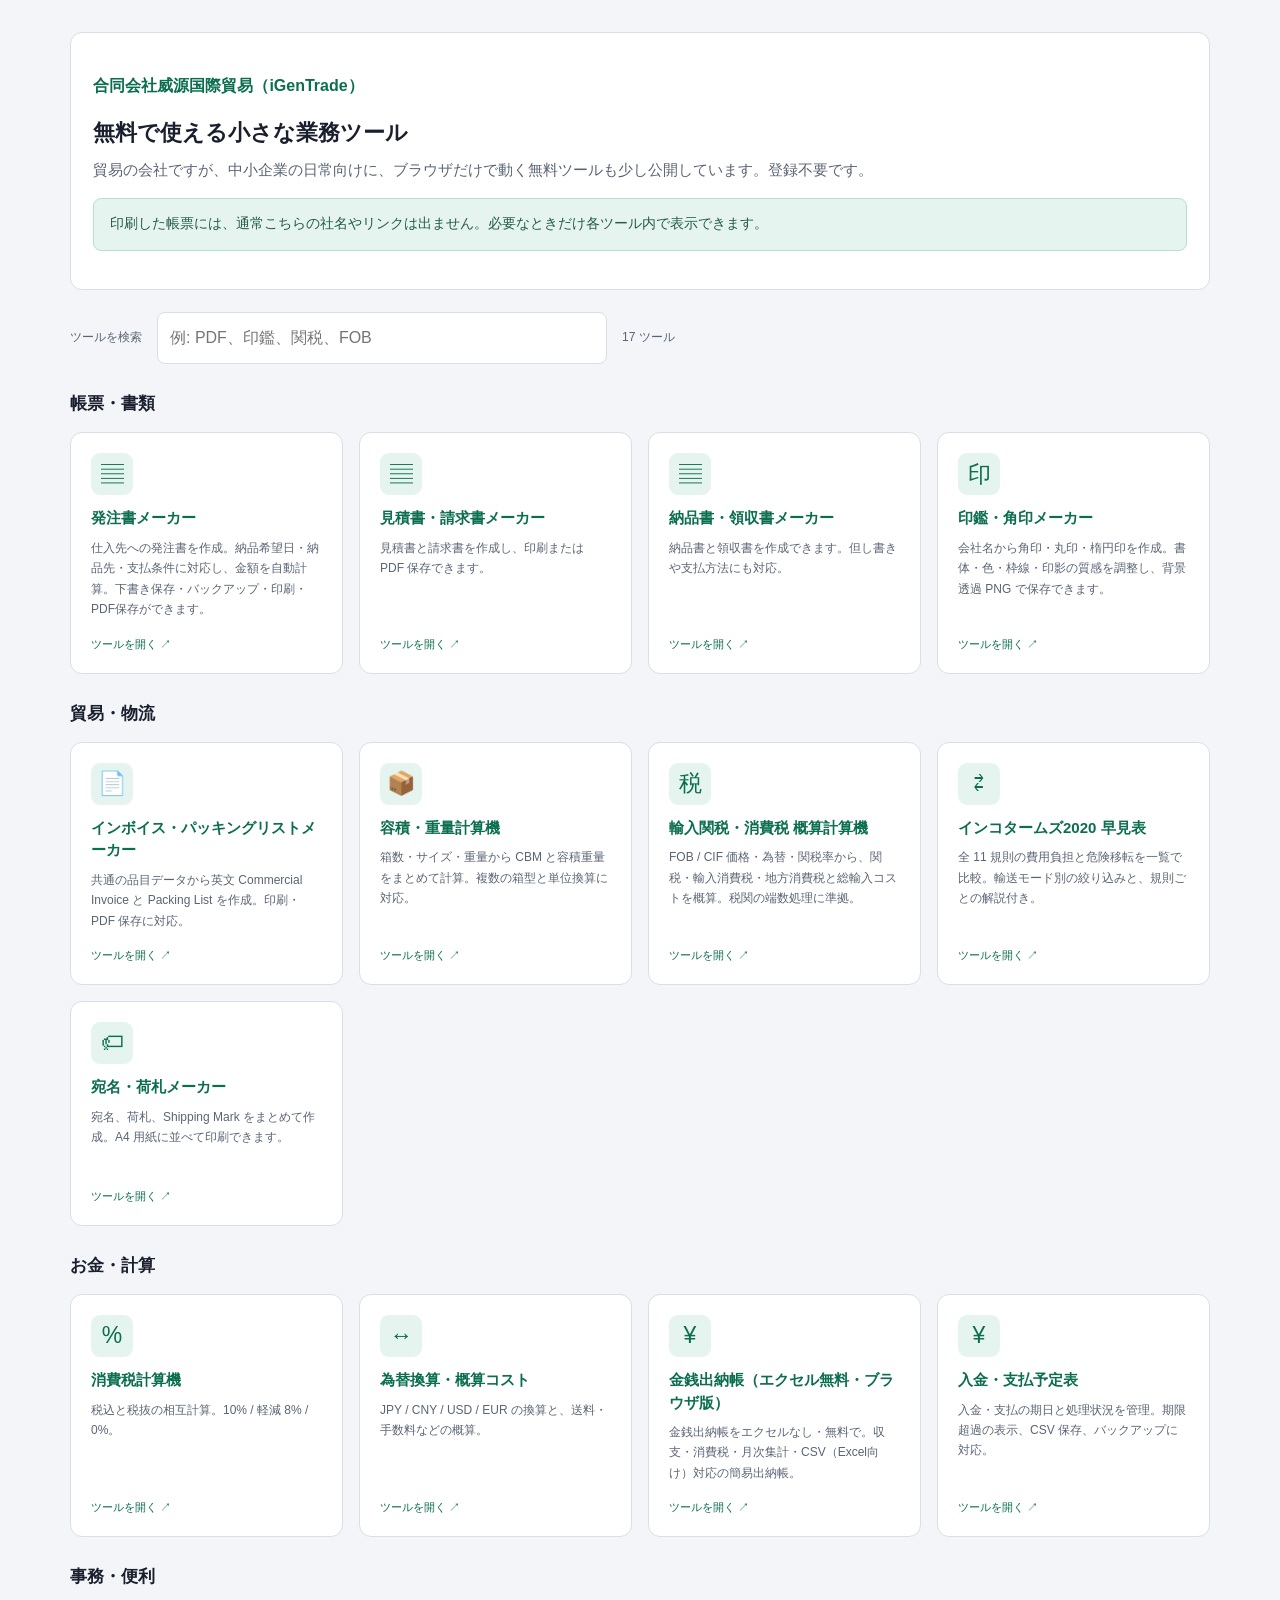
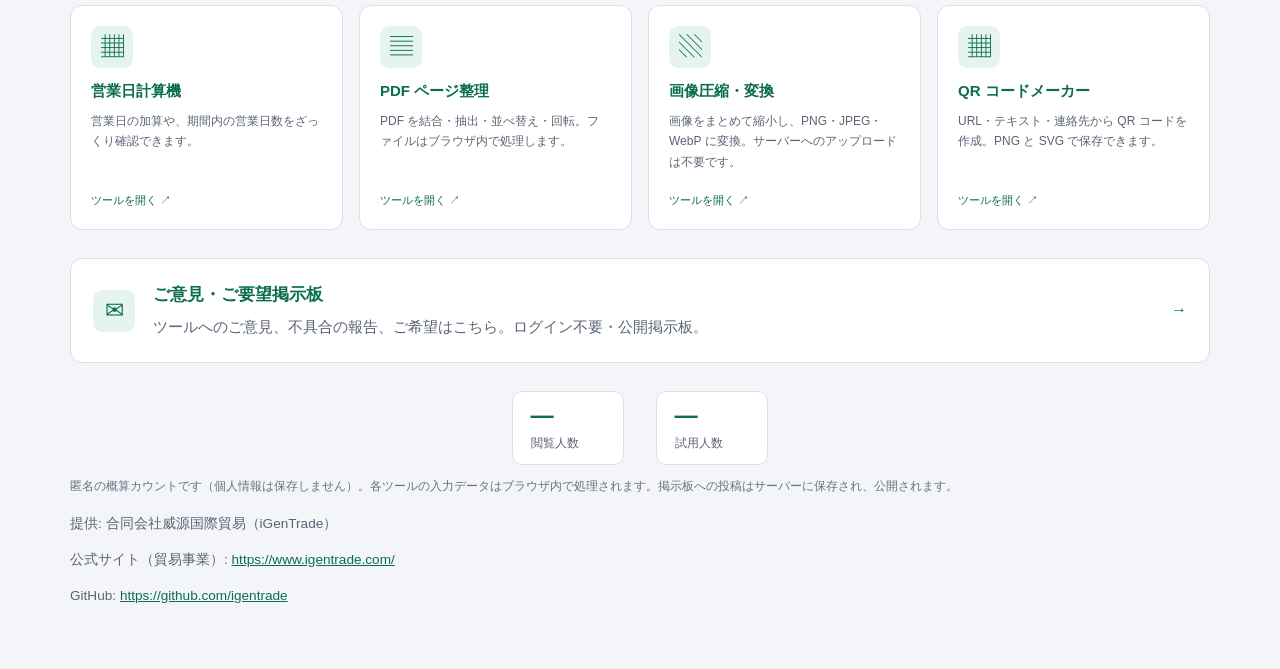
==== commit a4ca4323: "Add import duty/consumption tax estimator and Incoterms 2020 quick reference" ====
--- a/index.html
+++ b/index.html
@@ -4,8 +4,8 @@
   <meta charset="UTF-8" />
   <meta name="viewport" content="width=device-width, initial-scale=1" />
   <title>無料ツール一覧 | 合同会社威源国際貿易（iGenTrade）</title>
-  <meta name="description" content="合同会社威源国際貿易（iGenTrade）が公開している、中小企業向けの無料ブラウザツール一覧。発注書、見積書・請求書、納品書・領収書、消費税、為替、営業日、印鑑・角印。" />
-  <meta name="keywords" content="合同会社威源国際貿易,威源国際貿易,iGenTrade,無料ツール,金銭出納帳,金銭出納帳 エクセル 無料,見積書,請求書,納品書,領収書,消費税,為替,営業日" />
+  <meta name="description" content="合同会社威源国際貿易（iGenTrade）が公開している、中小企業向けの無料ブラウザツール一覧。発注書、見積書・請求書、納品書・領収書、消費税、為替、営業日、印鑑・角印、輸入関税・消費税の概算、インコタームズ早見表。" />
+  <meta name="keywords" content="合同会社威源国際貿易,威源国際貿易,iGenTrade,無料ツール,金銭出納帳,金銭出納帳 エクセル 無料,見積書,請求書,納品書,領収書,消費税,為替,営業日,輸入関税 計算,インコタームズ" />
   <style>
     :root {
       --ink: #1a1f2e;
@@ -111,13 +111,15 @@
       <p class="note">印刷した帳票には、通常こちらの社名やリンクは出ません。必要なときだけ各ツール内で表示できます。</p>
     </header>
 
-    <section class="directory-filter"><label for="toolSearch">ツールを検索</label><input id="toolSearch" type="search" placeholder="例: PDF、印鑑、容積"><span id="toolCount">15 ツール</span></section><p id="noTools" hidden>該当するツールがありません。</p>
+    <section class="directory-filter"><label for="toolSearch">ツールを検索</label><input id="toolSearch" type="search" placeholder="例: PDF、印鑑、関税、FOB"><span id="toolCount">17 ツール</span></section><p id="noTools" hidden>該当するツールがありません。</p>
 <section class="tool-group"><h2 class="group-title">帳票・書類</h2><div class="grid"><a class="card" href="https://igentrade.github.io/igentrade-tools/hatchu/" data-category="帳票・書類"><span class="tool-icon" aria-hidden="true">▤</span><h3>発注書メーカー</h3><p>仕入先への発注書を作成。納品希望日・納品先・支払条件に対応し、金額を自動計算。下書き保存・バックアップ・印刷・PDF保存ができます。</p><span class="open-label">ツールを開く ↗</span></a>
 <a class="card" href="https://igentrade.github.io/igentrade-seikyu/" data-category="帳票・書類"><span class="tool-icon" aria-hidden="true">▤</span><h3>見積書・請求書メーカー</h3><p>見積書と請求書を作成し、印刷または PDF 保存できます。</p><span class="open-label">ツールを開く ↗</span></a>
 <a class="card" href="https://igentrade.github.io/igentrade-nohin-ryoshu/" data-category="帳票・書類"><span class="tool-icon" aria-hidden="true">▤</span><h3>納品書・領収書メーカー</h3><p>納品書と領収書を作成できます。但し書きや支払方法にも対応。</p><span class="open-label">ツールを開く ↗</span></a>
 <a class="card" href="https://igentrade.github.io/igentrade-tools/hanko/" data-category="帳票・書類"><span class="tool-icon" aria-hidden="true">印</span><h3>印鑑・角印メーカー</h3><p>会社名から角印・丸印・楕円印を作成。書体・色・枠線・印影の質感を調整し、背景透過 PNG で保存できます。</p><span class="open-label">ツールを開く ↗</span></a></div></section>
 <section class="tool-group"><h2 class="group-title">貿易・物流</h2><div class="grid"><a class="card" href="https://igentrade.github.io/igentrade-tools/trade/" data-category="貿易・物流"><span class="tool-icon" aria-hidden="true">📄</span><h3>インボイス・パッキングリストメーカー</h3><p>共通の品目データから英文 Commercial Invoice と Packing List を作成。印刷・PDF 保存に対応。</p><span class="open-label">ツールを開く ↗</span></a>
 <a class="card" href="https://igentrade.github.io/igentrade-tools/volume/" data-category="貿易・物流"><span class="tool-icon" aria-hidden="true">📦</span><h3>容積・重量計算機</h3><p>箱数・サイズ・重量から CBM と容積重量をまとめて計算。複数の箱型と単位換算に対応。</p><span class="open-label">ツールを開く ↗</span></a>
+<a class="card" href="https://igentrade.github.io/igentrade-tools/kanzei/" data-category="貿易・物流" data-keywords="輸入関税 関税計算 輸入消費税 地方消費税 CIF FOB 課税価格 輸入コスト 通関 tariff duty"><span class="tool-icon" aria-hidden="true">税</span><h3>輸入関税・消費税 概算計算機</h3><p>FOB / CIF 価格・為替・関税率から、関税・輸入消費税・地方消費税と総輸入コストを概算。税関の端数処理に準拠。</p><span class="open-label">ツールを開く ↗</span></a>
+<a class="card" href="https://igentrade.github.io/igentrade-tools/incoterms/" data-category="貿易・物流" data-keywords="インコタームズ Incoterms 2020 貿易条件 EXW FCA CPT CIP DAP DPU DDP FAS FOB CFR CIF 危険移転"><span class="tool-icon" aria-hidden="true">⇄</span><h3>インコタームズ2020 早見表</h3><p>全 11 規則の費用負担と危険移転を一覧で比較。輸送モード別の絞り込みと、規則ごとの解説付き。</p><span class="open-label">ツールを開く ↗</span></a>
 <a class="card" href="https://igentrade.github.io/igentrade-tools/labels/" data-category="貿易・物流"><span class="tool-icon" aria-hidden="true">🏷</span><h3>宛名・荷札メーカー</h3><p>宛名、荷札、Shipping Mark をまとめて作成。A4 用紙に並べて印刷できます。</p><span class="open-label">ツールを開く ↗</span></a></div></section>
 <section class="tool-group"><h2 class="group-title">お金・計算</h2><div class="grid"><a class="card" href="https://igentrade.github.io/igentrade-shohizei/" data-category="お金・計算"><span class="tool-icon" aria-hidden="true">%</span><h3>消費税計算機</h3><p>税込と税抜の相互計算。10% / 軽減 8% / 0%。</p><span class="open-label">ツールを開く ↗</span></a>
 <a class="card" href="https://igentrade.github.io/igentrade-kawase/" data-category="お金・計算"><span class="tool-icon" aria-hidden="true">↔</span><h3>為替換算・概算コスト</h3><p>JPY / CNY / USD / EUR の換算と、送料・手数料などの概算。</p><span class="open-label">ツールを開く ↗</span></a>
@@ -159,7 +161,7 @@
           }
         });
       });
-      const search=document.getElementById("toolSearch");search.addEventListener("input",function(){const q=search.value.toLowerCase().trim();let n=0;document.querySelectorAll("a.card").forEach(function(card){card.hidden=!card.textContent.toLowerCase().includes(q);if(!card.hidden)n++;});document.querySelectorAll(".tool-group").forEach(function(group){group.hidden=![...group.querySelectorAll("a.card")].some(function(c){return !c.hidden;});});document.getElementById("toolCount").textContent=n+" ツール";document.getElementById("noTools").hidden=n!==0;});
+      const search=document.getElementById("toolSearch");search.addEventListener("input",function(){const q=search.value.toLowerCase().trim();let n=0;document.querySelectorAll("a.card").forEach(function(card){card.hidden=!(card.textContent+" "+(card.dataset.keywords||"")).toLowerCase().includes(q);if(!card.hidden)n++;});document.querySelectorAll(".tool-group").forEach(function(group){group.hidden=![...group.querySelectorAll("a.card")].some(function(c){return !c.hidden;});});document.getElementById("toolCount").textContent=n+" ツール";document.getElementById("noTools").hidden=n!==0;});
     })();
   </script>
 </body>
